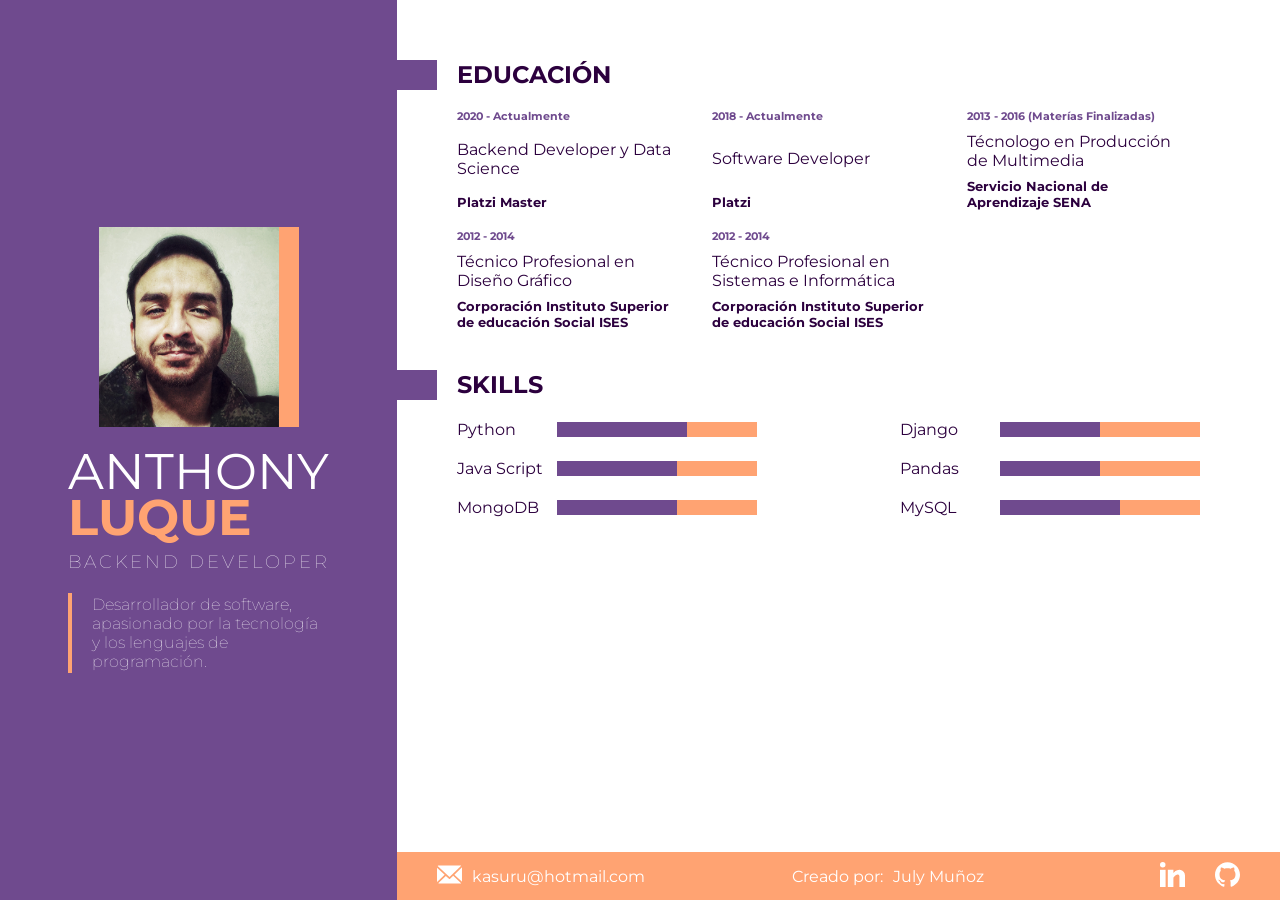
==== index.html @ 33136b6e "[fix] rename to index" ====
<!DOCTYPE html>
<html lang="en">
<head>
    <meta charset="UTF-8">
    <meta name="viewport" content="width=device-width, initial-scale=1.0">
    <title>Document</title>
    <link rel="stylesheet" href="./css/styles.css">
    <link href="https://fonts.googleapis.com/css2?family=Montserrat:wght@300;400;500;700&display=swap" rel="stylesheet">
</head>
<body>
    <div class="content">
        <aside class="content_aside">
            <figure class="content_aside-photo">
                <img src="./items/Anthony.jpeg" alt="tony">
            </figure>
            <div class="content_aside-info">
                <p class="content_aside-name">
                    ANTHONY
                    </p>
                    <p class="content_aside-lastname">
                        LUQUE
                    </p>
                <h4 class="content_aside-profesion">BACKEND DEVELOPER</h4>
                <div class="content_aside-description">
                    <p>Desarrollador de software,
                        apasionado por la tecnología y
                        los lenguajes de programación.
                    </p>
                </div>
            </div>
        </aside>

        <div class="content_main">
            <!-- cabecera
            <div class="header">
                <figure class="header_logo">
                    <img src="" alt="Logo_tony">
                </figure>
            </div>  -->
            <!-- Educación -->
            <section class="content_section">
                <div class="content_section-title">
                    <div class="content_section-title--square"></div>
                    <h2>EDUCACIÓN</h2>
                </div>

                <div class="content_section-cards">
                    <div class="content_section-cards--text">
                        <h6>2020 - Actualmente</h6>
                        <p>Backend Developer y Data Science</p>
                        <h5>Platzi Master</h5>
                    </div>

                    <div class="content_section-cards--text">
                        <h6>2018 - Actualmente</h6>
                        <p>Software Developer</p>
                        <h5>Platzi</h5>
                    </div>

                    <div class="content_section-cards--text">
                        <h6>2013 - 2016 (Materías Finalizadas)</h6>
                        <p>Técnologo en Producción
                            de Multimedia</p>
                        <h5>Servicio Nacional de Aprendizaje SENA</h5>
                    </div>

                    <div class="content_section-cards--text">
                        <h6>2012 - 2014</h6>
                        <p>Técnico Profesional en Diseño Gráfico</p>
                        <h5>Corporación Instituto Superior de educación Social ISES</h5>
                    </div>

                    <div class="content_section-cards--text">
                        <h6>2012 - 2014</h6>
                        <p>Técnico Profesional en Sistemas e Informática</p>
                        <h5>Corporación Instituto Superior de educación Social ISES</h5>
                    </div>

                </div>
            </section>
            <!-- skills -->
            <section class="content_skills">
                <div class="content_section-title">
                    <div class="content_section-title--square"></div>
                    <h2>SKILLS</h2>
                </div>

                <div class="content_skills-container">
                    <div class="content_skills-level">
                        <p class="content_skills-level--padding">Python</p>
                        <div class="content_skills-level--orange">
                            <div class="content_skills-level--violet0"></div>
                        </div>
                    </div>
    
                    <div class="content_skills-level">
                        <p class="content_skills-level--padding">Django</p>
                        <div class="content_skills-level--orange">
                            <div class="content_skills-level--violet1"></div>
                        </div>
                    </div>
    
                    <div class="content_skills-level">
                        <p class="content_skills-level--padding2">Java Script</p>
                        <div class="content_skills-level--orange">
                            <div class="content_skills-level--violet"></div>
                        </div>
                    </div>
    
                    <div class="content_skills-level">
                        <p class="content_skills-level--padding2">Pandas</p>
                        <div class="content_skills-level--orange">
                            <div class="content_skills-level--violet1"></div>
                        </div>
                    </div>
    
                    <div class="content_skills-level">
                        <p class="content_skills-level--padding2">MongoDB</p>
                        <div class="content_skills-level--orange">
                            <div class="content_skills-level--violet"></div>
                        </div>
                    </div>
    
                    <div class="content_skills-level">
                        <p class="content_skills-level--padding2">MySQL</p>
                        <div class="content_skills-level--orange">
                            <div class="content_skills-level--violet"></div>
                        </div>
                    </div>
    
                </div>
            </section>
            <!-- footer -->
            <footer class="footer">
                <div class="footer_info-icon">
                    <a href="mailto:kasuru@hotmail.com">
                        <figure>
                            <img src="./items/mail.svg" alt="e-mail" class="footer_icon">
                        </figure>
                        <p>kasuru@hotmail.com</p>
                    </a>
                </div>
                
                <p class="footer_copyright">
                    Creado por: <a class="footer_copyright-text" href="https://www.behance.net/julita_056c023">July Muñoz</a>
                </p>

                <div class="footer_links">
                    <a href="https://www.linkedin.com/in/anthony-luque-55a6411b3/">
                        <figure>
                            <img src="./items/linkedin.svg" alt="LinkedIn" class="footer_icon">
                        </figure>
                    </a>
                    <a href="https://github.com/TonyLuque">
                        <figure>
                            <img src="./items/github.svg" alt="Github" class="footer_icon">
                        </figure>
                    </a>
                </div>
            </footer>
        </div>
    </div>
</body>
</html>
---- css/styles.css ----
* {
    margin: 0;
    padding: 0;
    box-sizing: border-box;
    text-decoration: none;
    }

body {
    display: flex;
    color: #2c003e;
    height: 100vh;
    font-family: 'Montserrat', sans-serif;
    flex-direction: column;
    }

/* contenido */
.content {
    display: inherit;
    height: inherit;
    width: 100%;
    }

.content_aside {
    align-items: center;
    background-color: #6f4a8e;
    display: inherit;
    flex-direction: column;
    justify-content: center;
    width: 45%;
    }

.content_aside>figure>img {
    width: 200px;
    height: 200px;
    border-right: 20px solid #ffa372;
    }

.content_aside-info {
    margin-top: 10px;
    }

.content_aside-name {
    color: white;
    font-size: 50px;
    }

.content_aside-lastname {
    color: #ffa372;
    font-size: 50px;
    font-weight: bold;
    margin-top: -15px;
    }

.content_aside-profesion {
    color: white;
    font-size: 18px;
    font-weight: lighter;
    margin-top: 3px;
    letter-spacing: 3px;
    }

.content_aside-description {
    align-items: center;
    display: flex;
    color: white;
    border-left: 4px solid #ffa372;
    margin-top: 20px;
    height: 80px;
    width: 250px;
    }

.content_aside-description p {
    font-size: 16px;
    font-weight: lighter;
    margin-left: 20px;
    }

/* Contenido principal */

.content_main {
    display: flex;
    flex-direction: column;
    width: 100%;
}
/* cabecera */
/* .header {
    align-items: center;
    background-color: transparent;
    height: 10%;
    display: inherit;
    flex-direction: column;
    justify-content: center;
    width: 100%;
    } */
/* educación */
.content_section {

    margin-top: 60px;
    width: 100%;
    }

.content_section-title {
    display: flex;
    align-items: flex-start;
    }

.content_section-title--square {
    background-color: #6f4a8e;
    height: 30px;
    width: 40px;
    }

h2 {
    padding-left: 20px;
    }

/* cards */
.content_section-cards {
    display: flex;
    flex-wrap: wrap;
    margin: 20px 0px 10px 60px;

    }

.content_section-cards--text {
    display: inherit;
    flex-direction: column;
    height: 100px;
    justify-content: space-between;
    width: 215px;
    margin-bottom: 20px;
    margin-right: 40px;
    }

h6 {
    color: #6f4a8e;
    }

/* skills */

.content_skills {
    display: flex;
    flex-direction: column;
    margin-top: 10px;
    }

.content_skills-container {
    display: flex;
    justify-content: space-between;
    flex-wrap: wrap;
    margin:20px 80px 20px 40px;
    }

.content_skills-level {
    display: flex;
    align-items: center;
    justify-content: space-between;
    width: 300px;
    margin-left: 20px;
    margin-bottom: 20px;

    }

.content_skills-level--orange {
    background-color: #ffa372;
    height: 15px;
    width: 200px;
    }

.content_skills-level--violet {
    background-color: #6f4a8e;
    height: 15px;
    width: 120px;
    }

.content_skills-level--violet0 {
    background-color: #6f4a8e;
    height: 15px;
    width: 130px;
    }

.content_skills-level--violet1 {
    background-color: #6f4a8e;
    height: 15px;
    width: 100px;
    }

/* pie de pagina */
.footer {
    background-color: #ffa372;
    display: inherit;
    height: 3rem;
    justify-content: space-between;
    padding: 0 40px;
    margin-top: auto;
    width: inherit;
    }

.footer_icon {
    width: 25px;
    }

.footer_icon:hover {
    filter: hue-rotate(283deg);
    }

.footer a {
    color: white;
    display: inherit;
    align-items: center;
    }

.footer a:hover {
    color: #2c003e;
    text-decoration: underline;
    }   

.footer_info-icon {
    display: inherit;
    }

.footer_info-icon p {
    padding-left: 10px;
}   

.footer_info , .footer_links, .footer_copyright {
    align-items: center;
    display: inherit;
    justify-content: center;
    }

.footer_copyright {
    color: white;
    }

.footer_copyright-text {
    padding-left: 10px;
    }

.footer_links a {
    padding-left: 30px;
}

/*Inicio media queris */

@media only screen and (max-width: 800px) {
    .content {
        display: block;
        }

    .content_section {
        margin-top: 30px;
    }

    .content_aside {
        display: flex;
        height: 70%;
        width: 100%;
        flex-direction: row;
    }

    .content_aside-info {
        margin-left: 60px;
    }

    .content_aside>figure>img {
        width: 300px;
        height: 300px;
    }

    .content_section-cards {
        margin-right: 0px;
    }

    .content_section-cards--text {
        width: auto;
    }
}

@media only screen and (max-width: 770px) {
    .content_aside {
        height: 40%;
    }

    .content_section-cards--text {
        width: 250px;
        margin-right: 80px;
    }

    .content_skills-container {
        margin-right: 60px;
    }

}

@media only screen and (max-width: 650px) {
    .content_aside {
        height: 100%;
    }

    .content_aside-info {
        margin-left: 30px;
    }

    .content_aside>figure>img {
        width: 220px;
        height: 220px;
    }

    .content_section-cards--text {
        display: inherit;
        flex-direction: column;
        height: 100px;
        justify-content: space-between;
        width: 230px;
        margin-bottom: 20px;
        margin-right: 40px;
        }

    /* .content_skills-level {
        display: block;
        } */

    .content_skills-level--padding, .content_skills-level--padding2 {
        padding-bottom: 10px;
        }
    

}

@media only screen and (max-width: 550px) {
    .content_aside {
        display: flex;
        flex-direction: column;
        height: 100%;
    }

    .content_aside>figure>img {
        width: 250px;
        height: 250px;
        }

    .content_aside-info {
        margin-left: 0px;
        }

    .content_section-cards--text {
        width: auto;
    }

    .content_skills-container {
        margin-right: 20px;
        }

    .content_skills-level {
        display: block;
        }

    .content_skills-level--padding, .content_skills-level--padding2 {
        padding-bottom: 10px;
        }

    .content_skills-level--orange {
        width: 400px;
        }

    .content_skills-level--violet {
        width: 250px;
        }

    .content_skills-level--violet0 {
        width: 220px;
        }

    .content_skills-level--violet1 {
        width: 200px;
        }

    .footer {
        display: flex;
        flex-direction: column;
        align-items: center;
        width: 100%;
        height: 120px;
        }   

    .footer_info-icon{
        padding-top: 10px;
        }


    .footer_links a {
        padding-bottom: 10px;
        padding-left: 20;
    }
}

@media only screen and (max-width: 420px) {
    .content_skills-level--orange {
        width: 300px;
        }

    .content_skills-level--violet {
        width: 180px;
        }

    .content_skills-level--violet0 {
        width: 150px;
        }

    .content_skills-level--violet1 {
        width: 120px;
        }
}

@media only screen and (max-width: 380px) {
    .content {
        width: 100%;
        }

    .content_aside {
        display: flex;
        flex-direction: column;
        height: 100%;
         }

    .content_skills-level {
        display: block;
        }

    .content_skills-level--padding, .content_skills-level--padding2 {
        padding-bottom: 10px;
        }

    .content_skills-level--orange {
        width: 250px;
        }

    .content_skills-level--violet {
        width: 150px;
        }

    .content_skills-level--violet0 {
        width: 130px;
        }

    .content_skills-level--violet1 {
        width: 120px;
        }

    .footer {
        width: 100%;
        }
}

@media only screen and (max-width: 320px) {
    .content_skills-level--orange {
        width: 220px;
        }

    .content_skills-level--violet {
        width: 120px;
        }

    .content_skills-level--violet0 {
        width: 100px;
        }

    .content_skills-level--violet1 {
        width: 90px;
        }
}


/* landscape */
@media (orientation:landscape) and (max-width: 1024px) {
    .content_section-cards--text {
        margin-right: 100px;
    }

    .content_skills-level{
        width: 250px;
    }

    .content_skills-container {
        margin-right: 100px;
    }

    .content_skills-level--orange {
        width: 250px;
        }

    .content_skills-level--violet {
        width: 100px;
        }

    .content_skills-level--violet0 {
        width: 80px;
        }

    .content_skills-level--violet1 {
        width: 70px;
        }

    .content_skills-level--padding, .content_skills-level--padding2 {
        padding-right: 20px;
    }
}

@media (orientation:landscape) and (max-width: 830px){
    .content {
        display: block;
        }

    .content_aside {
        display: flex;
        height: 100%;
        width: 100%;
        flex-direction: row;
        }

    .content_aside-info {
        padding-left: 40px;
        }

    .content_aside>figure>img {
        height: 250px;
        width: 250px;
        }

    .content_section-cards {
        margin-right: 0;
        }
    .content_section-cards--text {
        width: 290px;
        margin-right: 60px;
        }   

    .content_skills-container {
        justify-content: right;
        }

    .content_skills-level {
        margin-right: 20px;
    }
}

@media (orientation:landscape) and (max-width: 740px) {
    .content_aside {
        height: 100%;
    }

    .content_aside-info {
        padding-left: 0px;
    }

    .content_section-cards--text {
        width: 250px;
    }

    .content_skills-level {
        display: block;
        }

    .content_skills-level--padding, .content_skills-level--padding2 {
        padding-bottom: 10px;
        }

    .content_skills-level--orange {
        width: 600px;
        }

    .content_skills-level--violet {
        width: 350px;
        }

    .content_skills-level--violet0 {
        width: 330px;
        }

    .content_skills-level--violet1 {
        width: 340px;
        }
}

@media (orientation:landscape) and (max-width: 680px) {
    .content_section-cards--text {
        width: 250px;
        margin-right: 30px;
    }

    .content_skills-level {
        display: block;
        }

    .content_skills-level--padding, .content_skills-level--padding2 {
        padding-bottom: 10px;
        }

    .content_skills-level--orange {
        width: 520px;
        }

    .content_skills-level--violet {
        width: 300px;
        }

    .content_skills-level--violet0 {
        width: 280px;
        }

    .content_skills-level--violet1 {
        width: 290px;
        }
}

@media (orientation:landscape) and (max-width: 570px) {
    .content_aside>figure>img {
        height: 220px;
        width: 220px;
        }

    .content_section-cards--text {
        width: 200px;
        margin-right: 40px;
    }

    .content_skills-level--orange {
        width: 420px;
        }

    .content_skills-level--violet {
        width: 250px;
        }

    .content_skills-level--violet0 {
        width: 280px;
        }

    .content_skills-level--violet1 {
        width: 290px;
        }
}

@media (orientation:landscape) and (max-width: 380px) {
    .content_skills-level--orange {
        width: 420px;
        }

    .content_skills-level--violet {
        width: 250px;
        }

    .content_skills-level--violet0 {
        width: 280px;
        }

    .content_skills-level--violet1 {
        width: 290px;
        }
}
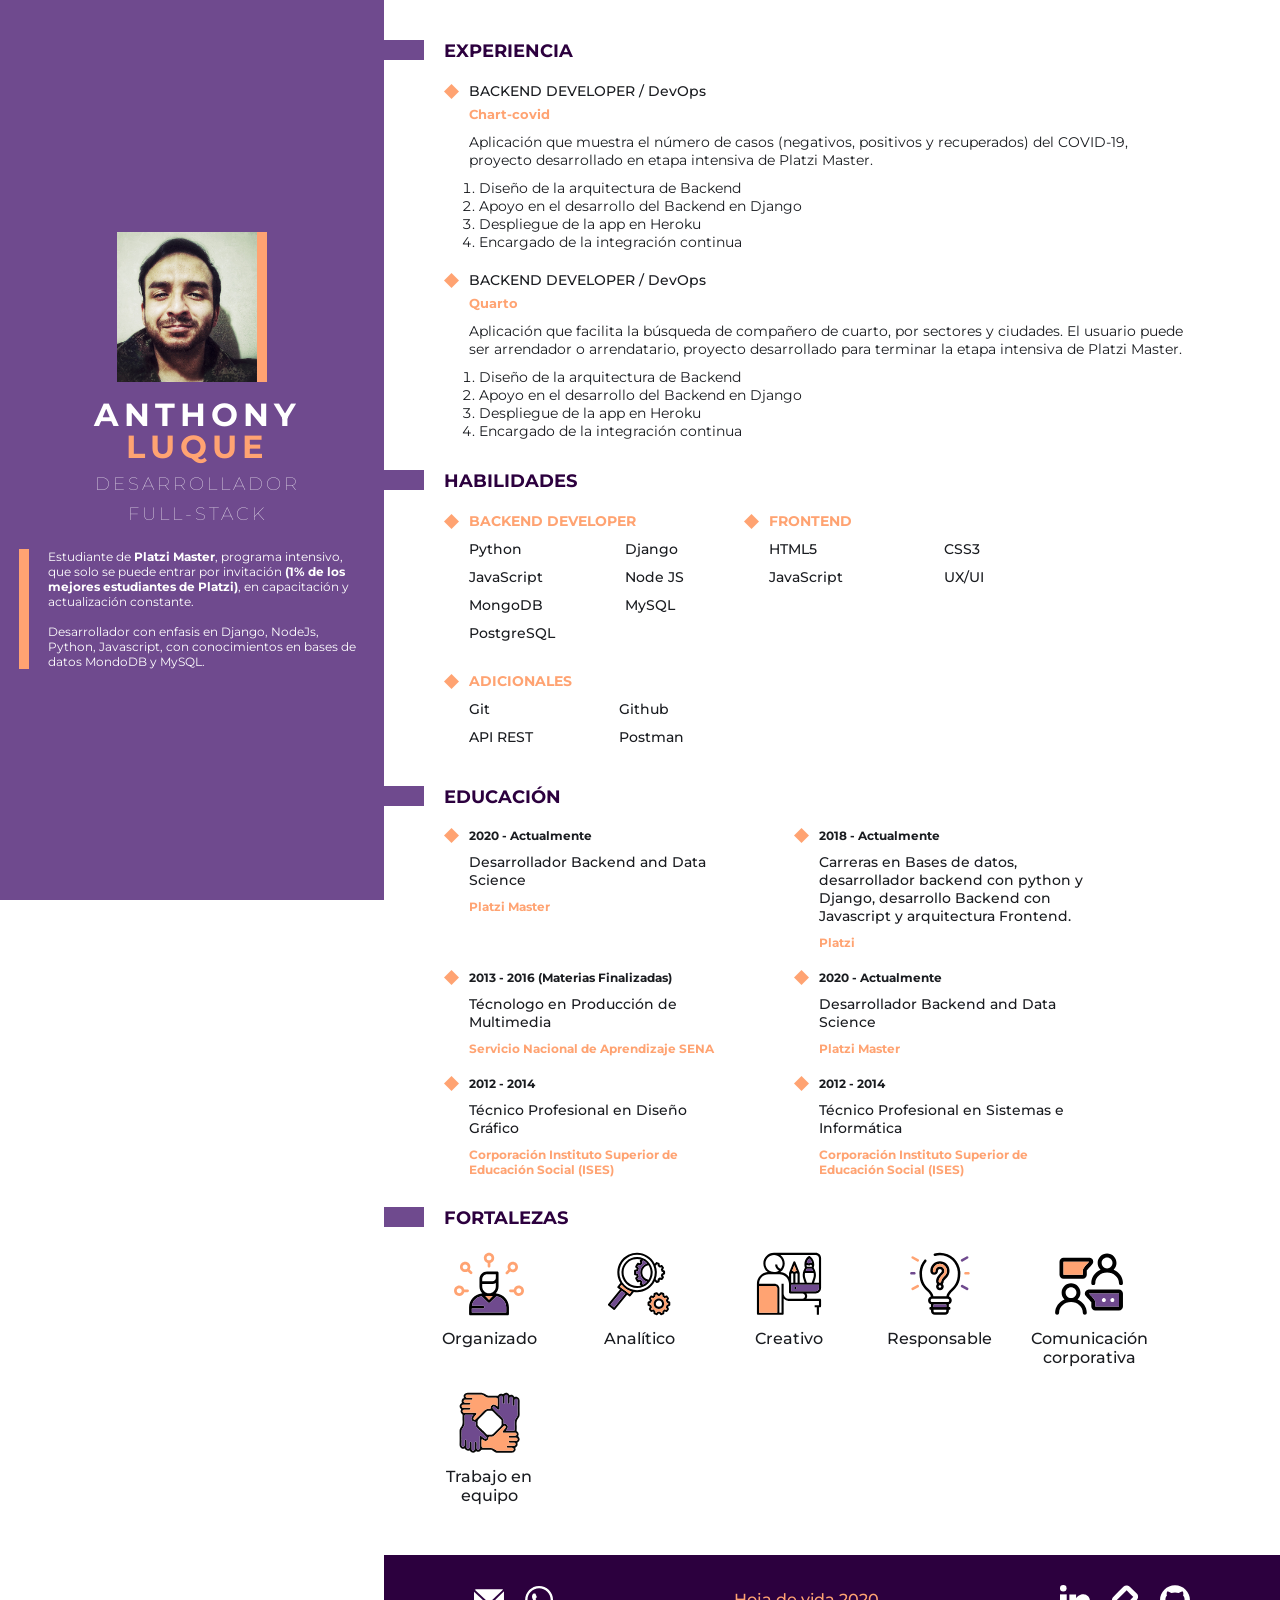
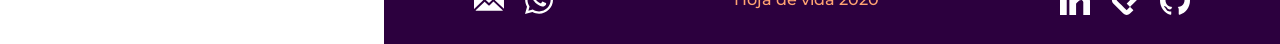
==== commit 7633dc82: "[ADD] new version" ====
--- a/index.html
+++ b/index.html
@@ -1,164 +1,369 @@
 <!DOCTYPE html>
-<html lang="en">
+<html lang="es">
 <head>
     <meta charset="UTF-8">
     <meta name="viewport" content="width=device-width, initial-scale=1.0">
-    <title>Document</title>
-    <link rel="stylesheet" href="./css/styles.css">
+    <title>Cv_Anthony</title>
     <link href="https://fonts.googleapis.com/css2?family=Montserrat:wght@300;400;500;700&display=swap" rel="stylesheet">
+    <link rel="stylesheet" href="./styles.css">
 </head>
 <body>
-    <div class="content">
-        <aside class="content_aside">
-            <figure class="content_aside-photo">
-                <img src="./items/Anthony.jpeg" alt="tony">
-            </figure>
-            <div class="content_aside-info">
-                <p class="content_aside-name">
-                    ANTHONY
-                    </p>
-                    <p class="content_aside-lastname">
+    <div class="content__all">
+        <!--Presentación-->
+        <section class="presentation__content">
+            <div class="presentation">
+                <picture class="presentation__img">
+                    <img src="./items/Anthony.jpeg" alt="tony">
+                </picture>
+                <div class="presentation__info">
+                    <h1>
+                        ANTHONY
+                    </h1>
+                    <p class="presentation__info-lastname">
                         LUQUE
                     </p>
-                <h4 class="content_aside-profesion">BACKEND DEVELOPER</h4>
-                <div class="content_aside-description">
-                    <p>Desarrollador de software,
-                        apasionado por la tecnología y
-                        los lenguajes de programación.
-                    </p>
+                    <h2>
+                        DESARROLLADOR FULL-STACK
+                    </h2>
                 </div>
             </div>
-        </aside>
-
-        <div class="content_main">
-            <!-- cabecera
-            <div class="header">
-                <figure class="header_logo">
-                    <img src="" alt="Logo_tony">
-                </figure>
-            </div>  -->
-            <!-- Educación -->
-            <section class="content_section">
-                <div class="content_section-title">
-                    <div class="content_section-title--square"></div>
-                    <h2>EDUCACIÓN</h2>
-                </div>
-
-                <div class="content_section-cards">
-                    <div class="content_section-cards--text">
-                        <h6>2020 - Actualmente</h6>
-                        <p>Backend Developer y Data Science</p>
-                        <h5>Platzi Master</h5>
-                    </div>
-
-                    <div class="content_section-cards--text">
-                        <h6>2018 - Actualmente</h6>
-                        <p>Software Developer</p>
-                        <h5>Platzi</h5>
-                    </div>
-
-                    <div class="content_section-cards--text">
-                        <h6>2013 - 2016 (Materías Finalizadas)</h6>
-                        <p>Técnologo en Producción
-                            de Multimedia</p>
-                        <h5>Servicio Nacional de Aprendizaje SENA</h5>
-                    </div>
-
-                    <div class="content_section-cards--text">
-                        <h6>2012 - 2014</h6>
-                        <p>Técnico Profesional en Diseño Gráfico</p>
-                        <h5>Corporación Instituto Superior de educación Social ISES</h5>
-                    </div>
-
-                    <div class="content_section-cards--text">
-                        <h6>2012 - 2014</h6>
-                        <p>Técnico Profesional en Sistemas e Informática</p>
-                        <h5>Corporación Instituto Superior de educación Social ISES</h5>
-                    </div>
-
-                </div>
+            <div class="presentation__description">
+                <p>
+                    Estudiante de <b> Platzi Master</b>, programa intensivo, que solo se puede entrar por invitación <b> (1% de los mejores estudiantes de Platzi)</b>, en capacitación
+                    y actualización constante.
+                    <br> 
+                    <br>Desarrollador con enfasis en Django, NodeJs, Python, Javascript, con
+                    conocimientos en bases de datos MondoDB y MySQL.
+                </p>
+            </div>
+        </section>
+        <!--Sección principal-->
+        <main>
+            <!--Experiencia-->
+            <section class="main__experience">
+                <div class="title__all">
+                    <div class="title__all--square"></div>
+                    <h3>
+                        EXPERIENCIA
+                    </h3>
+                </div>
+                <!--descripción de los proyectos-->
+                <article class="experience__proyects">
+                    <div class="experience__proyects--card">
+                        <div class="proyects__description">
+                            <h4>
+                                <span class="proyects__description--title"></span>
+                                BACKEND DEVELOPER / DevOps
+                            </h4>
+                            <h5>
+                                Chart-covid
+                            </h5>
+                            <p>
+                                Aplicación que muestra el número de casos (negativos, positivos y recuperados) del COVID-19,
+                                proyecto desarrollado en etapa intensiva de Platzi
+                                Master.
+                            </p>
+                            <div class="project__description-list">
+                                <ol>
+                                    <li>
+                                        Diseño de la arquitectura de Backend
+                                    </li>
+                                    <li>
+                                        Apoyo en el desarrollo del Backend en Django
+                                    </li>
+                                    <li>
+                                        Despliegue de la app en Heroku
+                                    </li>
+                                    <li>
+                                        Encargado de la integración continua
+                                    </li>
+                                </ol>
+                            </div>
+                        </div>
+                    </div>
+    
+                    <div class="experience__proyects--card">
+                        <div class="proyects__description">
+                            <h4>
+                                <span class="proyects__description--title"></span>
+                                BACKEND DEVELOPER / DevOps
+                            </h4>
+                            <h5>
+                                Quarto
+                            </h5>
+                            <p>
+                                Aplicación que facilita la búsqueda de compañero de cuarto, por sectores y ciudades. El usuario puede ser arrendador o arrendatario, proyecto desarrollado para terminar la etapa intensiva de Platzi Master.
+                            </p>
+                            <div class="project__description-list">
+                                <ol>
+                                    <li>
+                                        Diseño de la arquitectura de Backend
+                                    </li>
+                                    <li>
+                                        Apoyo en el desarrollo del Backend en Django
+                                    </li>
+                                    <li>
+                                        Despliegue de la app en Heroku
+                                    </li>
+                                    <li>
+                                        Encargado de la integración continua
+                                    </li>
+                                </ol>
+                            </div>
+                        </div>
+                    </div>
+                </article>
             </section>
-            <!-- skills -->
-            <section class="content_skills">
-                <div class="content_section-title">
-                    <div class="content_section-title--square"></div>
-                    <h2>SKILLS</h2>
-                </div>
-
-                <div class="content_skills-container">
-                    <div class="content_skills-level">
-                        <p class="content_skills-level--padding">Python</p>
-                        <div class="content_skills-level--orange">
-                            <div class="content_skills-level--violet0"></div>
-                        </div>
-                    </div>
-    
-                    <div class="content_skills-level">
-                        <p class="content_skills-level--padding">Django</p>
-                        <div class="content_skills-level--orange">
-                            <div class="content_skills-level--violet1"></div>
-                        </div>
-                    </div>
-    
-                    <div class="content_skills-level">
-                        <p class="content_skills-level--padding2">Java Script</p>
-                        <div class="content_skills-level--orange">
-                            <div class="content_skills-level--violet"></div>
-                        </div>
-                    </div>
-    
-                    <div class="content_skills-level">
-                        <p class="content_skills-level--padding2">Pandas</p>
-                        <div class="content_skills-level--orange">
-                            <div class="content_skills-level--violet1"></div>
-                        </div>
-                    </div>
-    
-                    <div class="content_skills-level">
-                        <p class="content_skills-level--padding2">MongoDB</p>
-                        <div class="content_skills-level--orange">
-                            <div class="content_skills-level--violet"></div>
-                        </div>
-                    </div>
-    
-                    <div class="content_skills-level">
-                        <p class="content_skills-level--padding2">MySQL</p>
-                        <div class="content_skills-level--orange">
-                            <div class="content_skills-level--violet"></div>
-                        </div>
-                    </div>
-    
-                </div>
+            <!--Habilidades-->
+            <section class="main__abilities">
+                <div class="title__all">
+                    <div class="title__all--square"></div>
+                    <h3>
+                        HABILIDADES
+                    </h3>
+                </div>
+
+                <section class="container">
+                    <div class="abilities">
+                        <h4 class="title__color">
+                            <span class="proyects__description--title"></span>
+                            BACKEND DEVELOPER
+                        </h4>
+                        <div class="abilities__texts">
+                            <div class="texts__right">
+                                <p>
+                                    Python
+                                </p>
+                                <p>
+                                    JavaScript
+                                </p>
+                                <p>
+                                    MongoDB
+                                </p>
+                                <p>
+                                    PostgreSQL
+                                </p>
+                            </div>
+    
+                            <div class="texts__left">
+                                <p>
+                                    Django
+                                </p>
+                                <p>
+                                    Node JS
+                                </p>
+                                <p>
+                                    MySQL
+                                </p>
+                            </div>
+                        </div>
+                    </div>
+    
+                    <div class="abilities">
+                        <h4 class="title__color">
+                            <span class="proyects__description--title"></span>
+                            FRONTEND
+                        </h4>
+                        <div class="abilities__texts">
+                            <div class="texts__right">
+                                <p>
+                                    HTML5
+                                </p>
+                                <p>
+                                    JavaScript
+                                </p>
+                            </div>
+    
+                            <div class="texts__left">
+                                <p>
+                                    CSS3
+                                </p>
+                                <p>
+                                    UX/UI
+                                </p>
+                            </div>
+                        </div>
+                    </div>
+
+                    <div class="abilities">
+                        <h4 class="title__color">
+                            <span class="proyects__description--title"></span>
+                            ADICIONALES
+                        </h4>
+                        <div class="abilities__texts">
+                            <div class="texts__right">
+                                <p>
+                                    Git
+                                </p>
+                                <p>
+                                    API REST
+                                </p>
+                            </div>
+    
+                            <div class="texts__left">
+                                <p>
+                                    Github
+                                </p>
+                                <p>
+                                    Postman
+                                </p>
+                            </div>
+                        </div>
+                    </div>
+                </section>
             </section>
-            <!-- footer -->
-            <footer class="footer">
-                <div class="footer_info-icon">
+            <!--Educación-->
+            <section class="main__education">
+                <div class="title__all">
+                    <div class="title__all--square"></div>
+                    <h3>
+                        EDUCACIÓN
+                    </h3>
+                </div>
+
+                <div class="container">
+
+                    <div class="education__description">
+                        <p class="description__date">
+                            <span class="proyects__description--title"></span>
+                            2020 - Actualmente
+                        </p>
+                        <h4>
+                            Desarrollador Backend and Data Science
+                        </h4>
+                        <h6>
+                            Platzi Master
+                        </h6>
+                    </div>
+
+                    <div class="education__description">
+                        <p class="description__date">
+                            <span class="proyects__description--title"></span>
+                            2018 - Actualmente
+                        </p>
+                        <h4>
+                            Carreras en Bases de datos, desarrollador backend con python y Django, desarrollo Backend con Javascript y arquitectura Frontend.
+                        </h4>
+                        <h6>
+                            Platzi
+                        </h6>
+                    </div>
+
+                    <div class="education__description">
+                        <p class="description__date">
+                            <span class="proyects__description--title"></span>
+                            2013 - 2016 (Materias Finalizadas)
+                        </p>
+                        <h4>
+                            Técnologo en Producción de Multimedia
+                        </h4>
+                        <h6>
+                            Servicio Nacional de Aprendizaje SENA
+                        </h6>
+                    </div>
+
+                    <div class="education__description">
+                        <p class="description__date">
+                            <span class="proyects__description--title"></span>
+                            2020 - Actualmente
+                        </p>
+                        <h4>
+                            Desarrollador Backend and Data Science
+                        </h4>
+                        <h6>
+                            Platzi Master
+                        </h6>
+                    </div>
+
+                    <div class="education__description">
+                        <p class="description__date">
+                            <span class="proyects__description--title"></span>
+                            2012 - 2014
+                        </p>
+                        <h4>
+                            Técnico Profesional en Diseño Gráfico
+                        </h4>
+                        <h6>
+                            Corporación Instituto Superior de Educación Social (ISES)
+                        </h6>
+                    </div>
+
+                    <div class="education__description">
+                        <p class="description__date">
+                            <span class="proyects__description--title"></span>
+                            2012 - 2014
+                        </p>
+                        <h4>
+                            Técnico Profesional en Sistemas e Informática
+                        </h4>
+                        <h6>
+                            Corporación Instituto Superior de Educación Social (ISES)
+                        </h6>
+                    </div>
+                </div>
+            </section>
+            <!--Fortalezas-->
+            <section class="main__strengths"> 
+                <div class="title__all">
+                    <div class="title__all--square"></div>
+                    <h3>
+                        FORTALEZAS
+                    </h3>
+                </div>
+                <!--Iconos de fortalezas-->
+                <section class="strengths__icons">
+                    <p class="icons">
+                        <span class="icons__all icon__organized"></span>
+                        Organizado
+                    </p>
+
+                    <p class="icons">
+                        <span class="icons__all icon__analytical"></span>
+                        Analítico
+                    </p>
+
+                    <p class="icons">
+                        <span class="icons__all icon__creative"></span>
+                        Creativo
+                    </p>
+
+                    <p class="icons">
+                        <span class="icons__all icon__responsable"></span>
+                        Responsable
+                    </p>
+
+                    <p class="icons">
+                        <span class="icons__all icon__comunication"></span>
+                        Comunicación corporativa
+                    </p>
+
+                    <p class="icons">
+                        <span class="icons__all icon__team"></span>
+                        Trabajo en equipo
+                    </p>
+                </section>
+            </section>
+            <!--Footer-->
+            <footer>
+                <section class="footer__contact">
                     <a href="mailto:kasuru@hotmail.com">
-                        <figure>
-                            <img src="./items/mail.svg" alt="e-mail" class="footer_icon">
-                        </figure>
-                        <p>kasuru@hotmail.com</p>
+                        <span class="contact__icon contact__icon--mail"></span>
                     </a>
-                </div>
-                
-                <p class="footer_copyright">
-                    Creado por: <a class="footer_copyright-text" href="https://www.behance.net/julita_056c023">July Muñoz</a>
+                    <a href="https://api.whatsapp.com/send?phone=+573232324036">
+                        <span class="contact__icon contact__icon--whatsapp"></span>
+                    </a>
+                </section>
+
+                <p>
+                    Hoja de vida 2020
                 </p>
 
-                <div class="footer_links">
-                    <a href="https://www.linkedin.com/in/anthony-luque-55a6411b3/">
-                        <figure>
-                            <img src="./items/linkedin.svg" alt="LinkedIn" class="footer_icon">
-                        </figure>
-                    </a>
-                    <a href="https://github.com/TonyLuque">
-                        <figure>
-                            <img src="./items/github.svg" alt="Github" class="footer_icon">
-                        </figure>
-                    </a>
-                </div>
+                <section class="footer__social-media">
+                    <a href="https://www.linkedin.com/in/anthonyluque/" class="contact__icon contact__icon--linkedin"></a>
+                    <a href="https://platzi.com/@tonyl" class="contact__icon contact__icon--platzi"></a>
+                    <a href="https://github.com/TonyLuque" class="contact__icon contact__icon--github"></a>
+                </section>
             </footer>
-        </div>
+        </main>
     </div>
-</body>
-</html>+</body>
--- a/styles.css
+++ b/styles.css
@@ -0,0 +1,406 @@
+:root {
+    --violet: #2c003e;
+    --purple: #6f4a8e;
+    --orange: #ffa372;
+    --black: #1a1c20;
+    --font-big: 3.2rem;
+    --spacing-big: 0.5rem;
+    }
+
+* {
+    margin: 0;
+    padding: 0;
+    box-sizing: border-box;
+    text-decoration: none;
+    }
+
+html {
+    color: var(--black);
+    font-size: 62.5%;
+    font-family: 'Montserrat', sans-serif;
+    }
+
+/*Presentación*/
+.presentation__content{
+    align-items: center;
+    background-color: var(--purple);
+    display: flex;
+    flex-direction: column;
+    height: 100vh;
+    justify-content: center;
+    }
+
+.presentation {
+    align-items: center;
+    display: inherit;
+    flex-direction: column;
+    }
+
+.presentation__img >img {
+    height: 150px;
+    width: 150px;
+    border-right: 10px solid var(--orange);
+    }
+
+.presentation__info {
+    align-items: center;
+    display: inherit;
+    flex-direction: column;
+    margin-top: 10px;
+    }
+
+h1 {
+    color: white;
+    font-size: var(--font-big);
+    letter-spacing: var(--spacing-big);
+    }
+
+.presentation__info-lastname {
+    color: var(--orange);
+    font-size: var(--font-big);
+    font-weight: bold;
+    letter-spacing: var(--spacing-big);
+    line-height: 2.5rem;
+    }
+
+h2 {
+    color: white;
+    font-size: 1.8rem;
+    font-weight: lighter;
+    margin-top: 3px;
+    letter-spacing: 0.3rem;
+    line-height: 3rem;
+    margin-top: 10px;
+    text-align: center;
+    width: 250px;
+    }
+
+.presentation__description {
+    align-items: center;
+    border-left: 10px solid var(--orange);
+    display: flex;
+    color: white;
+    height: auto;
+    margin: 0 auto;
+    margin-top: 10px;
+    max-width: 450px;
+    width: 90%;
+    }
+
+.presentation__description p {
+    font-size: 1.2rem;
+    padding-left: 10px;
+    margin: 0 auto;
+    width: 95%;
+    }
+
+/*Sección principal*/
+main {
+    height: auto;
+    margin: 40px 0;
+    margin-bottom: 0;
+    width: 100%;
+    }
+
+.main__experience {
+    margin-bottom: 30px;
+    }
+
+/*Títulos*/
+.title__all {
+    display: flex;
+    align-items: flex-start;
+    }
+
+.title__all--square {
+    background-color: var(--purple);
+    height: 20px;
+    width: 40px;
+    }
+
+/*Experiencia cards*/
+.experience__proyects {
+    width: 95%;
+    }
+
+h3 {
+    color: var(--violet);
+    font-size: 1.8rem;
+    padding-left: 20px;
+    }
+
+.experience__proyects--card {
+    margin: 20px 0;
+    padding-left: 60px;
+    min-width: 250px;
+    width: 95%;
+    }
+
+.proyects__description--subtitle {
+    display: flex;
+    }
+
+h4 {
+    align-items: center;
+    display: flex;
+    font-size: 1.4rem;
+    font-weight: 500;
+    margin-bottom: 5px;
+    }
+
+.proyects__description--title {
+    background-image: url('./items/Rombo.svg');
+    background-position: center;
+    background-repeat: no-repeat;
+    background-size: cover;
+    display: inline-block;
+    height: 15px;
+    margin-right: 10px;
+    width: 15px;
+    }
+
+h5 {
+    color: var(--orange);
+    font-size: 1.3rem;
+    line-height: 1.8rem;
+    }
+
+h5, .proyects__description p {
+    padding-left: 25px;
+    }
+
+.proyects__description p, .project__description-list {
+    font-size: 1.4rem;
+    padding-top: 10px;
+    }
+
+.project__description-list {
+    padding-left: 35px;
+    }
+
+/*Sección de habilidades*/
+.main__abilities {
+    margin-bottom: 30px;
+    }
+
+.container {
+    display: flex;
+    flex-wrap: wrap;
+    }
+
+.abilities {
+    height: auto;
+    margin-top: 20px;
+    max-width: 300px;
+    padding-left: 60px;
+    width: 90%;
+    }
+
+.title__color {
+    color: var(--orange);
+    font-weight: bold;
+    }
+
+.abilities__texts {
+    display: flex;
+    flex-wrap: wrap;
+    justify-content: space-between;
+    margin: 0 auto;
+    margin-top: 10px;
+    padding-left: 25px;
+    }
+
+.abilities__texts p {
+    font-size: 1.4rem;
+    font-weight: 500;
+    padding-bottom: 10px;
+    }
+
+/*Sección de Educación*/
+.main__education {
+    margin-bottom: 30px;
+    }
+
+.education__description {
+    height: auto;
+    margin-top: 20px;
+    padding-left: 60px;
+    max-width: 350px;
+    width: 95%;
+    }
+
+.description__date {
+    align-items: center;
+    font-size: 1.2rem;
+    font-weight: bold;
+    display: flex;
+    }
+
+.education__description h4, .education__description h6 {
+    margin: 0 auto;
+    margin-top: 10px;
+    padding-left: 25px;
+    } 
+
+h6 {
+    color: var(--orange);
+    font-size: 1.2rem;
+    }
+
+/*Sección de fortalezas*/
+.main__strengths {
+    margin-bottom: 30px;
+    }
+
+.strengths__icons {
+    display: flex;
+    flex-wrap: wrap;
+    margin-right: auto;
+    margin-top: 20px;
+    width: 95%;
+    }
+
+.icons {
+    align-items: center;
+    display: flex;
+    flex-direction: column;
+    font-size: 1.6rem;
+    font-weight: 500;
+    height: auto;
+    margin-bottom: 20px;
+    width: 150px;
+    padding-left: 60px;
+    text-align: center;
+    }
+
+.icons__all {
+    background-position: center;
+    background-repeat: no-repeat;
+    background-size: cover;
+    height: 70px;
+    margin-bottom: 10px;
+    width: 70px;
+    }
+
+.icon__organized {
+    background-image: url('./items/organized.svg');
+    }
+
+.icon__analytical {
+    background-image: url('./items/analytical.svg');
+    }
+
+.icon__creative {
+    background-image: url('./items/creative.svg');
+    }
+
+.icon__responsable {
+    background-image: url('./items/responsable.svg');
+    }
+
+.icon__comunication {
+    background-image: url('./items/comunication.svg');
+    }
+
+.icon__team {
+    background-image: url('./items/team.svg');
+    }
+
+/*Sección de Footer*/
+footer {
+    align-items: center;
+    display: flex;
+    background-color: var(--violet);
+    flex-direction: column;
+    justify-content: center;
+    padding: 20px 0;
+    width: 100%;
+    }
+
+.footer__contact, .footer__social-media{
+    display: flex;
+    }
+
+.contact__icon {
+    background-position: center;
+    background-repeat: no-repeat;
+    background-size: cover;
+    display: flex;
+    height: 30px;
+    width: 30px;
+    }
+
+.contact__icon--mail {
+    background-image: url('./items/mail.svg');
+    margin-right: 20px;
+    }
+
+.contact__icon--whatsapp {
+    background-image: url('./items/whatsapp.svg');
+    }
+
+footer p {
+    color: var(--orange);
+    font-size: 1.6rem;
+    font-weight: 500;
+    padding: 15px 0;
+    }
+
+.contact__icon--linkedin {
+    background-image: url('./items/linkedin.svg');
+    margin-right: 20px;
+    }
+
+.contact__icon--platzi {
+    background-image: url('./items/platzi.svg');
+    margin-right: 20px;
+    }
+
+.contact__icon--github {
+    background-image: url('./items/github.svg');
+    }
+
+/*media orientacion landscape*/
+@media (orientation:landscape) and (min-width: 520px) {
+    .presentation {
+        flex-direction: row;
+        }
+
+    .presentation__info {
+        margin-left: 10px;
+        }
+    
+    .presentation__description {
+        margin-top: 20px;
+        }
+
+    footer {
+        flex-direction: row;
+        justify-content: space-around;
+        }
+    }
+
+@media (min-width: 760px) {
+    .presentation__content {
+        height: 70vh;
+        }
+    }
+
+@media (min-width: 1024px) {
+    .content__all {
+        display: flex;
+        }
+
+    .presentation__content {
+        height: 100vh;
+        position: fixed;
+        width: 30vw;
+        }
+    .presentation {
+        flex-direction: column;
+        }
+
+    main {
+        margin-left: 30vw;
+        }
+    }
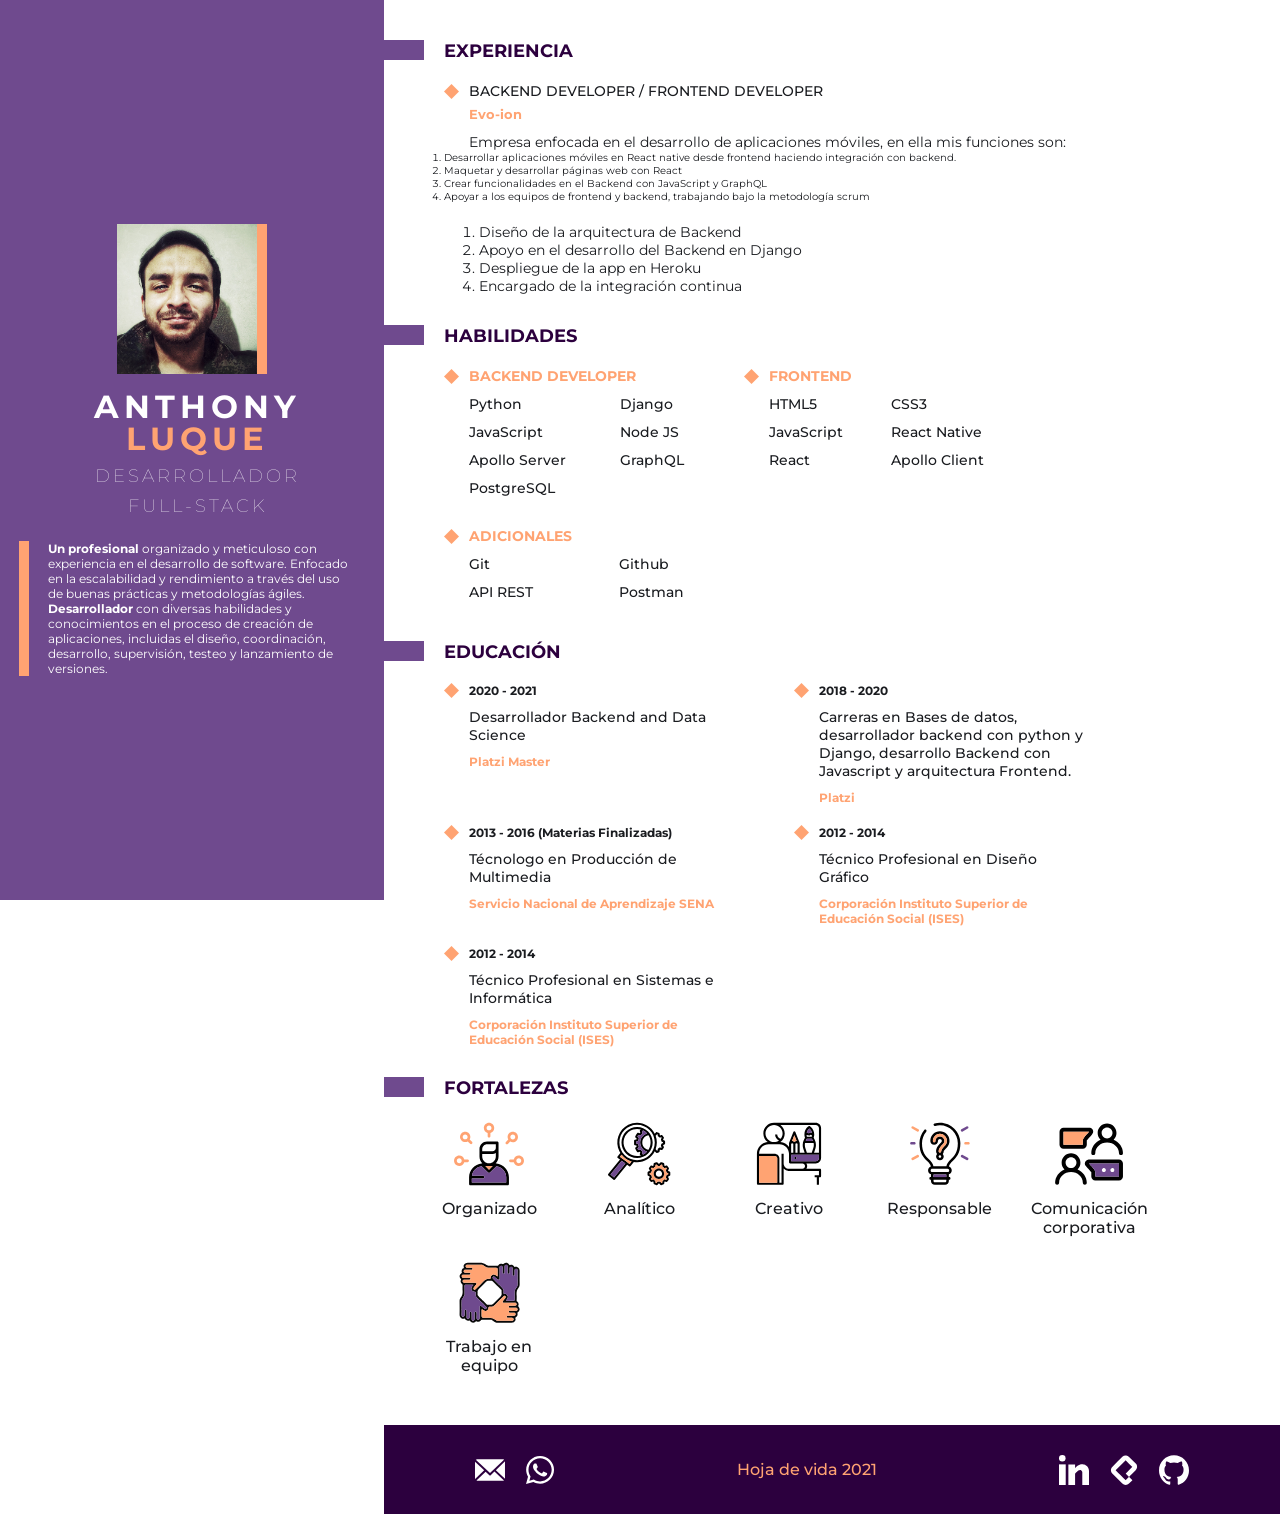
==== commit d764bf71: "[ADD] Update info december 2021" ====
--- a/index.html
+++ b/index.html
@@ -29,11 +29,9 @@
             </div>
             <div class="presentation__description">
                 <p>
-                    Estudiante de <b> Platzi Master</b>, programa intensivo, que solo se puede entrar por invitación <b> (1% de los mejores estudiantes de Platzi)</b>, en capacitación
-                    y actualización constante.
-                    <br> 
-                    <br>Desarrollador con enfasis en Django, NodeJs, Python, Javascript, con
-                    conocimientos en bases de datos MondoDB y MySQL.
+                <b>Un profesional</b> organizado y meticuloso con experiencia en el desarrollo de software. Enfocado en la escalabilidad y rendimiento a través del uso de buenas prácticas y metodologías ágiles.<br>
+            <b>Desarrollador</b> con diversas habilidades y conocimientos en el proceso de creación de aplicaciones, incluidas el diseño, coordinación, desarrollo, supervisión, testeo y lanzamiento de versiones.
+    
                 </p>
             </div>
         </section>
@@ -49,19 +47,23 @@
                 </div>
                 <!--descripción de los proyectos-->
                 <article class="experience__proyects">
+    
                     <div class="experience__proyects--card">
                         <div class="proyects__description">
                             <h4>
                                 <span class="proyects__description--title"></span>
-                                BACKEND DEVELOPER / DevOps
+                                BACKEND DEVELOPER / FRONTEND DEVELOPER
                             </h4>
                             <h5>
-                                Chart-covid
+                                Evo-ion
                             </h5>
-                            <p>
-                                Aplicación que muestra el número de casos (negativos, positivos y recuperados) del COVID-19,
-                                proyecto desarrollado en etapa intensiva de Platzi
-                                Master.
+                            <p>Empresa enfocada en el desarrollo de aplicaciones móviles, en ella mis funciones son:
+                            <ol>
+                            <li> Desarrollar aplicaciones móviles en React native desde frontend haciendo integración con backend.</li> 
+                            <li> Maquetar y desarrollar páginas web con React</li>
+                            <li> Crear funcionalidades en el Backend con JavaScript y GraphQL</li>
+                            <li> Apoyar a los equipos de frontend y backend, trabajando bajo la metodología scrum</li>
+                            </ol>
                             </p>
                             <div class="project__description-list">
                                 <ol>
@@ -81,37 +83,6 @@
                             </div>
                         </div>
                     </div>
-    
-                    <div class="experience__proyects--card">
-                        <div class="proyects__description">
-                            <h4>
-                                <span class="proyects__description--title"></span>
-                                BACKEND DEVELOPER / DevOps
-                            </h4>
-                            <h5>
-                                Quarto
-                            </h5>
-                            <p>
-                                Aplicación que facilita la búsqueda de compañero de cuarto, por sectores y ciudades. El usuario puede ser arrendador o arrendatario, proyecto desarrollado para terminar la etapa intensiva de Platzi Master.
-                            </p>
-                            <div class="project__description-list">
-                                <ol>
-                                    <li>
-                                        Diseño de la arquitectura de Backend
-                                    </li>
-                                    <li>
-                                        Apoyo en el desarrollo del Backend en Django
-                                    </li>
-                                    <li>
-                                        Despliegue de la app en Heroku
-                                    </li>
-                                    <li>
-                                        Encargado de la integración continua
-                                    </li>
-                                </ol>
-                            </div>
-                        </div>
-                    </div>
                 </article>
             </section>
             <!--Habilidades-->
@@ -138,7 +109,7 @@
                                     JavaScript
                                 </p>
                                 <p>
-                                    MongoDB
+                                Apollo Server
                                 </p>
                                 <p>
                                     PostgreSQL
@@ -153,7 +124,7 @@
                                     Node JS
                                 </p>
                                 <p>
-                                    MySQL
+                                GraphQL
                                 </p>
                             </div>
                         </div>
@@ -172,6 +143,7 @@
                                 <p>
                                     JavaScript
                                 </p>
+                                <p>React</p>
                             </div>
     
                             <div class="texts__left">
@@ -179,8 +151,9 @@
                                     CSS3
                                 </p>
                                 <p>
-                                    UX/UI
-                                </p>
+                                    React Native
+                                </p>
+                                <p>Apollo Client</p>
                             </div>
                         </div>
                     </div>
@@ -226,7 +199,7 @@
                     <div class="education__description">
                         <p class="description__date">
                             <span class="proyects__description--title"></span>
-                            2020 - Actualmente
+                            2020 - 2021
                         </p>
                         <h4>
                             Desarrollador Backend and Data Science
@@ -239,7 +212,7 @@
                     <div class="education__description">
                         <p class="description__date">
                             <span class="proyects__description--title"></span>
-                            2018 - Actualmente
+                            2018 - 2020
                         </p>
                         <h4>
                             Carreras en Bases de datos, desarrollador backend con python y Django, desarrollo Backend con Javascript y arquitectura Frontend.
@@ -259,19 +232,6 @@
                         </h4>
                         <h6>
                             Servicio Nacional de Aprendizaje SENA
-                        </h6>
-                    </div>
-
-                    <div class="education__description">
-                        <p class="description__date">
-                            <span class="proyects__description--title"></span>
-                            2020 - Actualmente
-                        </p>
-                        <h4>
-                            Desarrollador Backend and Data Science
-                        </h4>
-                        <h6>
-                            Platzi Master
                         </h6>
                     </div>
 
@@ -355,7 +315,7 @@
                 </section>
 
                 <p>
-                    Hoja de vida 2020
+                    Hoja de vida 2021
                 </p>
 
                 <section class="footer__social-media">
@@ -366,4 +326,4 @@
             </footer>
         </main>
     </div>
-</body>+</body>
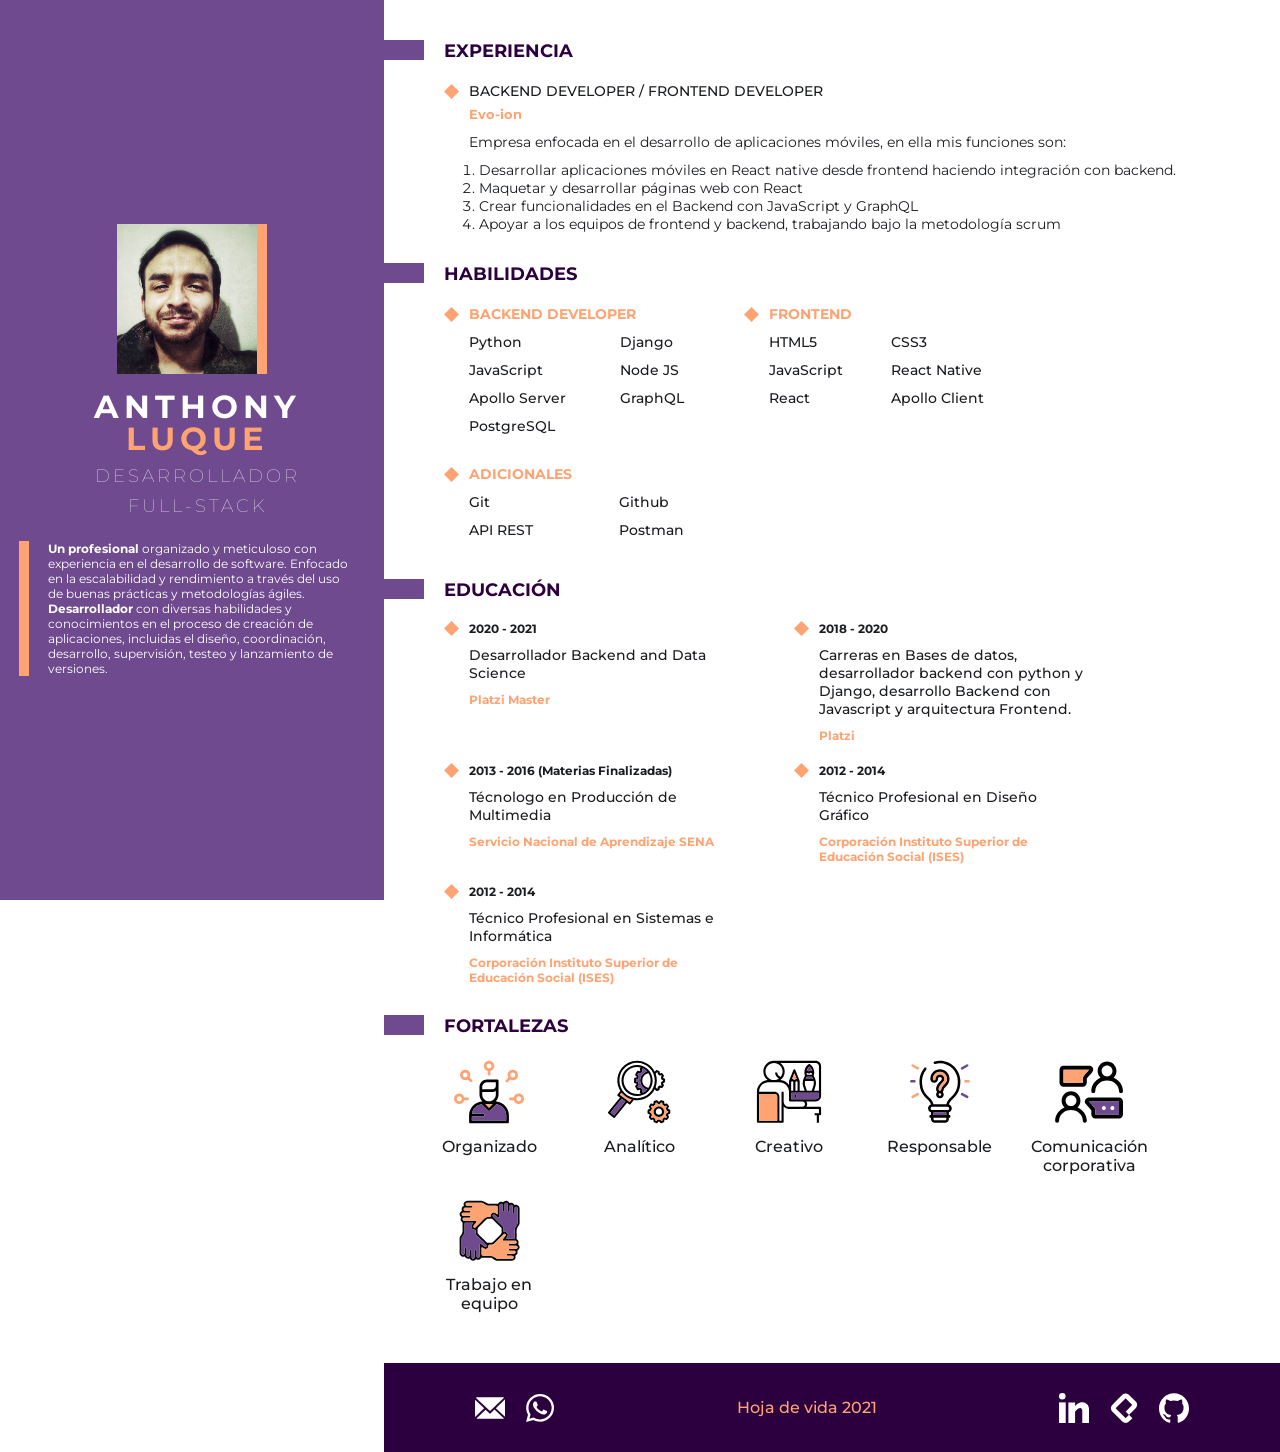
==== commit 6af81568: "[FIX] list items" ====
--- a/index.html
+++ b/index.html
@@ -58,29 +58,16 @@
                                 Evo-ion
                             </h5>
                             <p>Empresa enfocada en el desarrollo de aplicaciones móviles, en ella mis funciones son:
+                            </p>
+                            <div class="project__description-list">
                             <ol>
                             <li> Desarrollar aplicaciones móviles en React native desde frontend haciendo integración con backend.</li> 
                             <li> Maquetar y desarrollar páginas web con React</li>
                             <li> Crear funcionalidades en el Backend con JavaScript y GraphQL</li>
                             <li> Apoyar a los equipos de frontend y backend, trabajando bajo la metodología scrum</li>
                             </ol>
-                            </p>
-                            <div class="project__description-list">
-                                <ol>
-                                    <li>
-                                        Diseño de la arquitectura de Backend
-                                    </li>
-                                    <li>
-                                        Apoyo en el desarrollo del Backend en Django
-                                    </li>
-                                    <li>
-                                        Despliegue de la app en Heroku
-                                    </li>
-                                    <li>
-                                        Encargado de la integración continua
-                                    </li>
-                                </ol>
-                            </div>
+                            </div>
+                            
                         </div>
                     </div>
                 </article>
